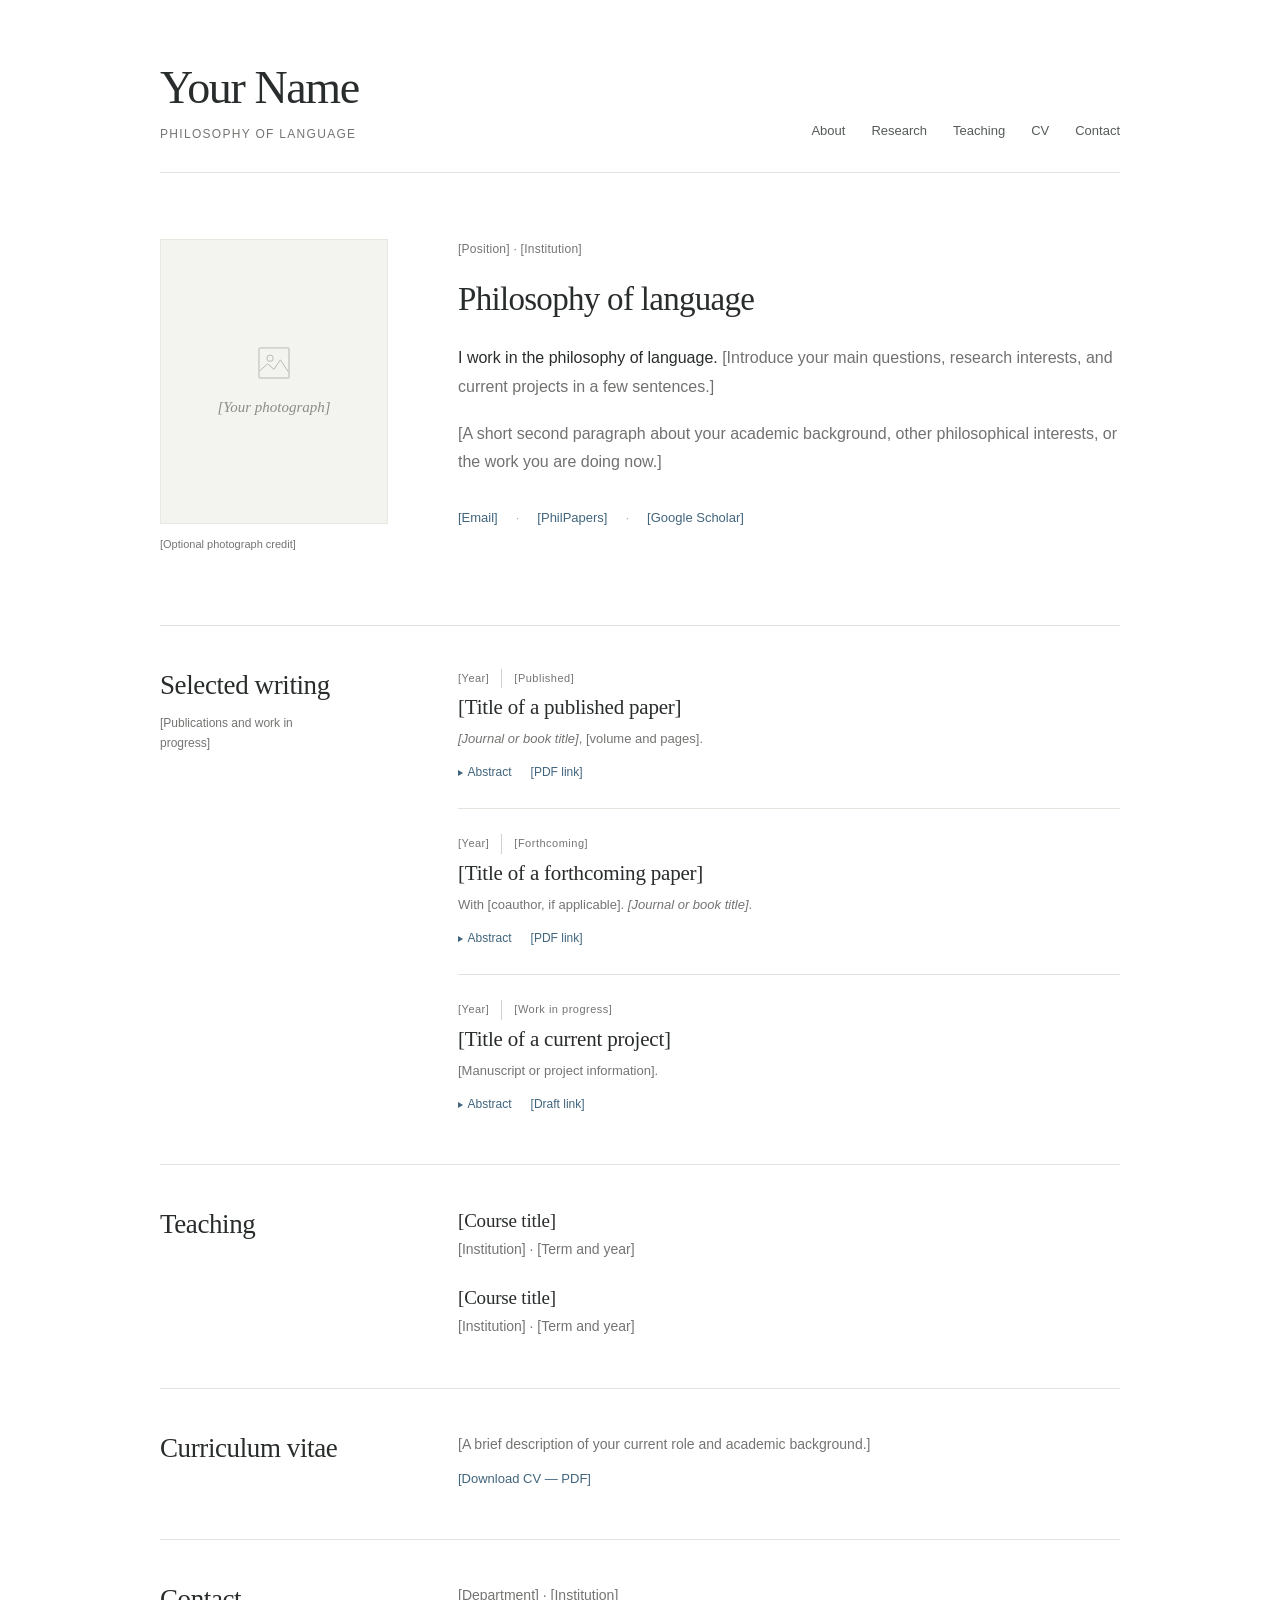
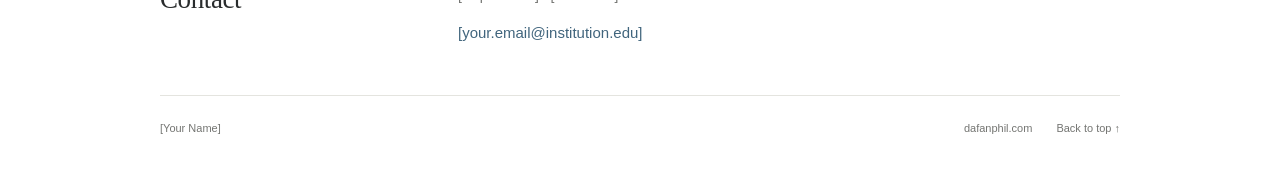
==== index.html @ 3e0df07d "Publish placeholder academic website" ====
<!doctype html>
<html lang="en">
<head>
  <meta charset="utf-8">
  <meta name="viewport" content="width=device-width, initial-scale=1">
  <meta name="description" content="Personal academic website — philosophy of language.">
  <meta name="color-scheme" content="light">
  <title>Your Name · Philosophy</title>
  <style>
    :root {
      --ink: #292c2d;
      --muted: #747572;
      --link: #41657d;
      --line: #e4e4df;
      --paper: #f3f3ef;
      --serif: Georgia, "Times New Roman", serif;
      --sans: -apple-system, BlinkMacSystemFont, "Segoe UI", Arial, sans-serif;
    }
    * { box-sizing: border-box; }
    html { scroll-behavior: smooth; scroll-padding-top: 32px; }
    body { margin: 0; background: #fff; color: var(--ink); font: 16px/1.8 var(--sans); -webkit-font-smoothing: antialiased; }
    a { color: var(--link); text-decoration-thickness: 1px; text-underline-offset: 4px; }
    a:hover { color: var(--ink); }
    a:focus-visible, summary:focus-visible { outline: 2px solid var(--link); outline-offset: 6px; border-radius: 1px; }
    .shell { width: min(100% - 96px, 960px); margin-inline: auto; }
    .skip-link { position: absolute; top: -100px; left: 20px; padding: 8px 16px; background: white; z-index: 2; }
    .skip-link:focus { top: 12px; }
    .masthead { padding-block: 62px 27px; display: flex; align-items: flex-end; justify-content: space-between; gap: 30px; border-bottom: 1px solid var(--line); }
    .name { color: var(--ink); font: normal 46px/1.12 var(--serif); letter-spacing: -1.4px; text-decoration: none; white-space: nowrap; }
    .discipline { margin: 10px 0 0; font-size: 12px; color: var(--muted); letter-spacing: 1.3px; }
    nav { display: flex; flex-wrap: wrap; gap: 26px; padding-bottom: 3px; font-size: 13px; }
    nav a { color: #565a5b; text-decoration: none; }
    nav a:hover { color: var(--link); text-decoration: underline; }
    .introduction { display: grid; grid-template-columns: 228px minmax(0, 1fr); gap: 70px; padding-block: 66px 72px; }
    figure { margin: 0; }
    .portrait { aspect-ratio: 4 / 5; display: flex; flex-direction: column; align-items: center; justify-content: center; gap: 14px; padding: 25px; color: #8b8d87; background: var(--paper); border: 1px solid #e8e8e1; }
    .portrait svg { width: 38px; height: 38px; stroke: #a5aaa2; }
    .portrait span { font: italic 15px/1.5 var(--serif); }
    figcaption { margin-top: 12px; color: var(--muted); font-size: 11px; line-height: 1.5; }
    .affiliation { margin: -5px 0 16px; font-size: 12px; letter-spacing: .25px; color: var(--muted); }
    h1, h2, h3 { font-family: var(--serif); font-weight: normal; }
    h1 { font-size: 33px; line-height: 1.25; letter-spacing: -.7px; margin: 0 0 24px; }
    .bio p { margin: 0 0 18px; }
    .placeholder { color: #70726f; }
    .profile-links { display: flex; flex-wrap: wrap; gap: 9px 18px; margin-top: 29px; color: var(--link); font-size: 13px; }
    .profile-links span + span::before { content: "·"; margin-right: 18px; color: #b4b5af; }
    .section { display: grid; grid-template-columns: 228px minmax(0, 1fr); gap: 70px; border-top: 1px solid var(--line); padding-block: 43px 49px; }
    h2 { font-size: 27px; line-height: 1.2; letter-spacing: -.4px; margin: 0; }
    .section-note { max-width: 180px; margin-top: 13px; font-size: 12px; line-height: 1.65; color: var(--muted); }
    .papers { margin: 0; padding: 0; list-style: none; }
    .paper { padding-block: 0 25px; }
    .paper + .paper { border-top: 1px solid var(--line); padding-top: 25px; }
    .paper:last-child { padding-bottom: 0; }
    .paper-meta { display: flex; gap: 12px; margin-bottom: 5px; font-size: 11px; color: var(--muted); letter-spacing: .5px; }
    .paper-meta span + span { border-left: 1px solid #cfd1cc; padding-left: 12px; }
    h3 { font-size: 21px; line-height: 1.4; letter-spacing: -.2px; margin: 0 0 5px; }
    .citation { font-size: 13px; line-height: 1.7; margin: 0; color: var(--muted); }
    .paper-actions { display: flex; align-items: baseline; gap: 19px; margin-top: 12px; font-size: 12px; color: var(--link); }
    details { max-width: 100%; }
    summary { cursor: pointer; width: fit-content; color: var(--link); font-size: 12px; }
    summary::marker { font-size: 9px; }
    details p { padding-top: 8px; margin: 0; font-size: 13px; line-height: 1.75; color: var(--muted); }
    .pdf-placeholder { font-size: 12px; color: var(--link); white-space: nowrap; }
    .course + .course { margin-top: 23px; }
    .course h3 { font-size: 19px; margin-bottom: 2px; }
    .course p, .small-copy { margin: 0; font-size: 14px; color: var(--muted); }
    .cv-caption { margin-top: 10px; color: var(--link); font-size: 13px; }
    .contact-copy { margin: 0 0 10px; font-size: 14px; color: var(--muted); }
    .email { margin: 0; color: var(--link); font-size: 15px; overflow-wrap: anywhere; }
    footer { border-top: 1px solid var(--line); padding-block: 23px 37px; display: flex; flex-wrap: wrap; gap: 10px 25px; justify-content: space-between; font-size: 11px; color: var(--muted); }
    .footer-right { display: flex; gap: 24px; }
    footer a { color: var(--muted); text-decoration: none; }
    footer a:hover { text-decoration: underline; }
    @media (min-width: 1450px) { .shell { max-width: 1000px; } .masthead { padding-top: 76px; } }
    @media (max-width: 800px) {
      .shell { width: min(100% - 56px, 680px); }
      .masthead { padding-top: 38px; align-items: flex-start; flex-direction: column; gap: 24px; }
      .name { font-size: 42px; }
      nav { gap: 24px; }
      .introduction { grid-template-columns: 170px minmax(0, 1fr); gap: 36px; padding-block: 43px 48px; }
      .section { grid-template-columns: 170px minmax(0, 1fr); gap: 36px; }
      h1 { font-size: 29px; }
      body { font-size: 15px; }
      .profile-links span + span::before { display: none; }
    }
    @media (max-width: 560px) {
      .shell { width: calc(100% - 44px); }
      .masthead { padding-top: 31px; padding-bottom: 22px; gap: 24px; }
      .name { font-size: 40px; }
      .discipline { font-size: 11px; }
      nav { width: 100%; gap: 0; justify-content: space-between; font-size: 12px; }
      .introduction { grid-template-columns: 1fr; gap: 31px; padding-top: 35px; }
      figure { width: 148px; }
      .portrait { gap: 11px; padding: 14px; }
      .portrait svg { width: 30px; height: 30px; }
      .portrait span { font-size: 13px; }
      figcaption { display: none; }
      h1 { font-size: 31px; margin-bottom: 22px; }
      .affiliation { margin-bottom: 12px; }
      .section { grid-template-columns: 1fr; gap: 25px; padding-block: 32px 37px; }
      .section-note { display: none; }
      h2 { font-size: 27px; }
      h3 { font-size: 21px; }
      .profile-links { gap: 10px 16px; margin-top: 23px; }
      footer { padding-bottom: 29px; }
      .footer-right { gap: 18px; }
    }
    @media (prefers-reduced-motion: reduce) { html { scroll-behavior: auto; } }
    @media print {
      .shell { width: 100%; }
      .masthead { padding-top: 0; }
      nav, .skip-link, .footer-right, .portrait svg { display: none; }
      .introduction, .section { break-inside: avoid; gap: 35px; grid-template-columns: 160px 1fr; padding-block: 25px; }
      details p { display: block; }
    }
  </style>
</head>
<body id="top">
  <a class="skip-link" href="#main">Skip to content</a>
  <div class="shell">
    <header class="masthead">
      <div>
        <a class="name" href="#top">Your Name</a>
        <p class="discipline">PHILOSOPHY OF LANGUAGE</p>
      </div>
      <nav aria-label="Main navigation">
        <a href="#about">About</a>
        <a href="#research">Research</a>
        <a href="#teaching">Teaching</a>
        <a href="#cv">CV</a>
        <a href="#contact">Contact</a>
      </nav>
    </header>
    <main id="main">
      <section class="introduction" id="about" aria-labelledby="about-heading">
        <figure>
          <div class="portrait" role="img" aria-label="Placeholder for your portrait">
            <svg viewBox="0 0 48 48" fill="none" aria-hidden="true"><rect x="5" y="5" width="38" height="38" rx="1" stroke-width="1"/><circle cx="19" cy="18" r="4" stroke-width="1"/><path d="m6 34 10-9 8 7 8-12 10 15" stroke-width="1"/></svg>
            <span>[Your photograph]</span>
          </div>
          <figcaption>[Optional photograph credit]</figcaption>
        </figure>
        <div class="bio">
          <p class="affiliation">[Position] · [Institution]</p>
          <h1 id="about-heading">Philosophy of language</h1>
          <p>I work in the philosophy of language. <span class="placeholder">[Introduce your main questions, research interests, and current projects in a few sentences.]</span></p>
          <p class="placeholder">[A short second paragraph about your academic background, other philosophical interests, or the work you are doing now.]</p>
          <div class="profile-links" aria-label="Placeholders for profile links">
            <span>[Email]</span><span>[PhilPapers]</span><span>[Google Scholar]</span>
          </div>
        </div>
      </section>
      <section class="section" id="research" aria-labelledby="research-heading">
        <div>
          <h2 id="research-heading">Selected writing</h2>
          <p class="section-note">[Publications and work in progress]</p>
        </div>
        <ol class="papers">
          <li class="paper">
            <div class="paper-meta"><span>[Year]</span><span>[Published]</span></div>
            <h3>[Title of a published paper]</h3>
            <p class="citation"><i>[Journal or book title]</i>, [volume and pages].</p>
            <div class="paper-actions">
              <details><summary>Abstract</summary><p>[Your paper's abstract will appear here. This section can be expanded or collapsed, keeping the publication list easy to scan.]</p></details>
              <span class="pdf-placeholder">[PDF link]</span>
            </div>
          </li>
          <li class="paper">
            <div class="paper-meta"><span>[Year]</span><span>[Forthcoming]</span></div>
            <h3>[Title of a forthcoming paper]</h3>
            <p class="citation">With [coauthor, if applicable]. <i>[Journal or book title]</i>.</p>
            <div class="paper-actions">
              <details><summary>Abstract</summary><p>[Add the abstract or a brief description of the paper here.]</p></details>
              <span class="pdf-placeholder">[PDF link]</span>
            </div>
          </li>
          <li class="paper">
            <div class="paper-meta"><span>[Year]</span><span>[Work in progress]</span></div>
            <h3>[Title of a current project]</h3>
            <p class="citation">[Manuscript or project information].</p>
            <div class="paper-actions">
              <details><summary>Abstract</summary><p>[A short description of the questions and arguments in this project.]</p></details>
              <span class="pdf-placeholder">[Draft link]</span>
            </div>
          </li>
        </ol>
      </section>
      <section class="section" id="teaching" aria-labelledby="teaching-heading">
        <div><h2 id="teaching-heading">Teaching</h2></div>
        <div>
          <div class="course"><h3>[Course title]</h3><p>[Institution] · [Term and year]</p></div>
          <div class="course"><h3>[Course title]</h3><p>[Institution] · [Term and year]</p></div>
        </div>
      </section>
      <section class="section" id="cv" aria-labelledby="cv-heading">
        <div><h2 id="cv-heading">Curriculum vitae</h2></div>
        <div><p class="small-copy">[A brief description of your current role and academic background.]</p><div class="cv-caption">[Download CV — PDF]</div></div>
      </section>
      <section class="section" id="contact" aria-labelledby="contact-heading">
        <div><h2 id="contact-heading">Contact</h2></div>
        <div><p class="contact-copy">[Department] · [Institution]</p><p class="email">[your.email@institution.edu]</p></div>
      </section>
    </main>
    <footer>
      <span>[Your Name]</span>
      <div class="footer-right"><span>dafanphil.com</span><a href="#top">Back to top ↑</a></div>
    </footer>
  </div>
</body>
</html>
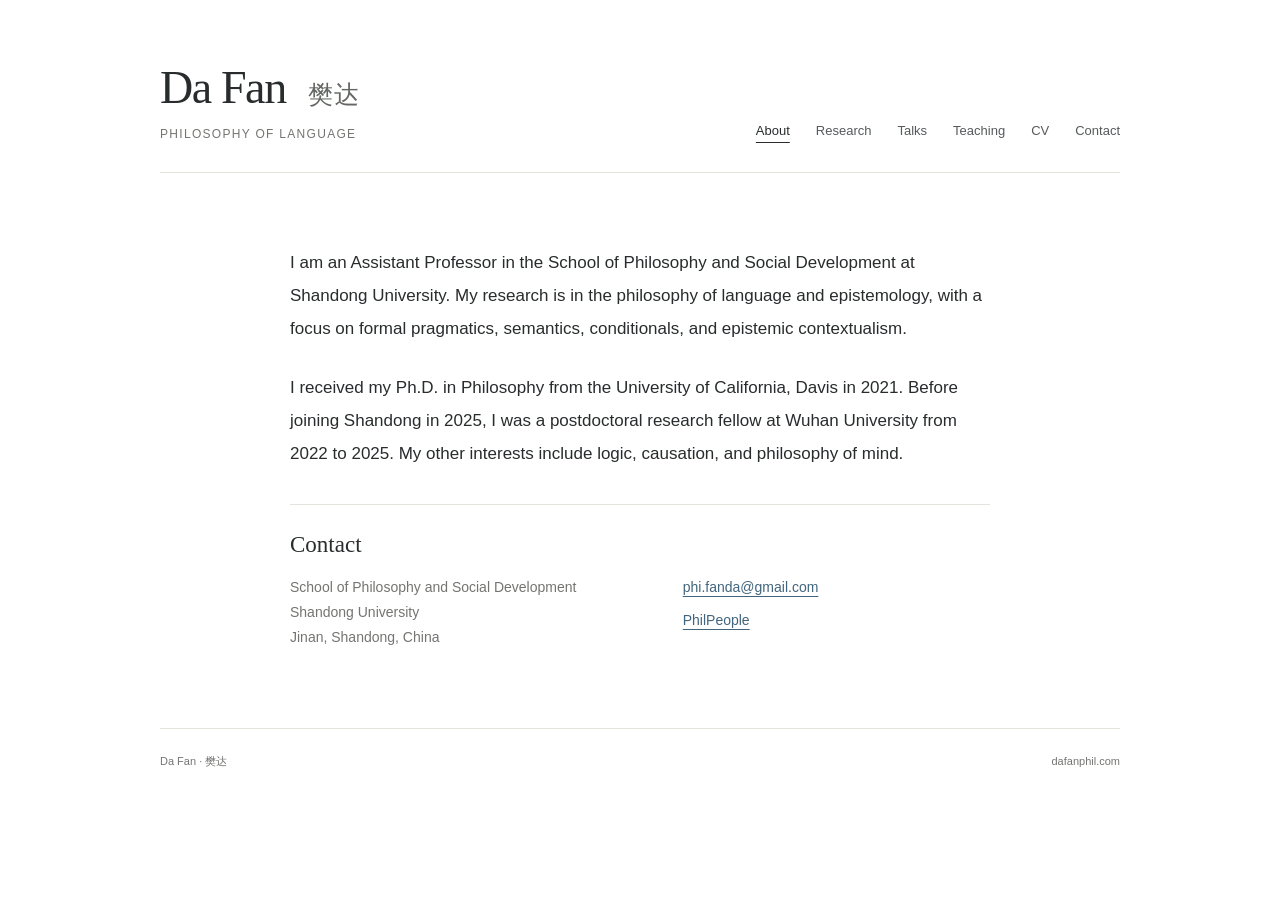
==== commit dc0ce71e: "Publish multi-page website and November 2026 CV" ====
--- a/index.html
+++ b/index.html
@@ -3,207 +3,45 @@
 <head>
   <meta charset="utf-8">
   <meta name="viewport" content="width=device-width, initial-scale=1">
-  <meta name="description" content="Personal academic website — philosophy of language.">
+  <meta name="description" content="Da Fan (樊达), Assistant Professor at Shandong University. Philosophy of language and epistemology.">
   <meta name="color-scheme" content="light">
-  <title>Your Name · Philosophy</title>
-  <style>
-    :root {
-      --ink: #292c2d;
-      --muted: #747572;
-      --link: #41657d;
-      --line: #e4e4df;
-      --paper: #f3f3ef;
-      --serif: Georgia, "Times New Roman", serif;
-      --sans: -apple-system, BlinkMacSystemFont, "Segoe UI", Arial, sans-serif;
-    }
-    * { box-sizing: border-box; }
-    html { scroll-behavior: smooth; scroll-padding-top: 32px; }
-    body { margin: 0; background: #fff; color: var(--ink); font: 16px/1.8 var(--sans); -webkit-font-smoothing: antialiased; }
-    a { color: var(--link); text-decoration-thickness: 1px; text-underline-offset: 4px; }
-    a:hover { color: var(--ink); }
-    a:focus-visible, summary:focus-visible { outline: 2px solid var(--link); outline-offset: 6px; border-radius: 1px; }
-    .shell { width: min(100% - 96px, 960px); margin-inline: auto; }
-    .skip-link { position: absolute; top: -100px; left: 20px; padding: 8px 16px; background: white; z-index: 2; }
-    .skip-link:focus { top: 12px; }
-    .masthead { padding-block: 62px 27px; display: flex; align-items: flex-end; justify-content: space-between; gap: 30px; border-bottom: 1px solid var(--line); }
-    .name { color: var(--ink); font: normal 46px/1.12 var(--serif); letter-spacing: -1.4px; text-decoration: none; white-space: nowrap; }
-    .discipline { margin: 10px 0 0; font-size: 12px; color: var(--muted); letter-spacing: 1.3px; }
-    nav { display: flex; flex-wrap: wrap; gap: 26px; padding-bottom: 3px; font-size: 13px; }
-    nav a { color: #565a5b; text-decoration: none; }
-    nav a:hover { color: var(--link); text-decoration: underline; }
-    .introduction { display: grid; grid-template-columns: 228px minmax(0, 1fr); gap: 70px; padding-block: 66px 72px; }
-    figure { margin: 0; }
-    .portrait { aspect-ratio: 4 / 5; display: flex; flex-direction: column; align-items: center; justify-content: center; gap: 14px; padding: 25px; color: #8b8d87; background: var(--paper); border: 1px solid #e8e8e1; }
-    .portrait svg { width: 38px; height: 38px; stroke: #a5aaa2; }
-    .portrait span { font: italic 15px/1.5 var(--serif); }
-    figcaption { margin-top: 12px; color: var(--muted); font-size: 11px; line-height: 1.5; }
-    .affiliation { margin: -5px 0 16px; font-size: 12px; letter-spacing: .25px; color: var(--muted); }
-    h1, h2, h3 { font-family: var(--serif); font-weight: normal; }
-    h1 { font-size: 33px; line-height: 1.25; letter-spacing: -.7px; margin: 0 0 24px; }
-    .bio p { margin: 0 0 18px; }
-    .placeholder { color: #70726f; }
-    .profile-links { display: flex; flex-wrap: wrap; gap: 9px 18px; margin-top: 29px; color: var(--link); font-size: 13px; }
-    .profile-links span + span::before { content: "·"; margin-right: 18px; color: #b4b5af; }
-    .section { display: grid; grid-template-columns: 228px minmax(0, 1fr); gap: 70px; border-top: 1px solid var(--line); padding-block: 43px 49px; }
-    h2 { font-size: 27px; line-height: 1.2; letter-spacing: -.4px; margin: 0; }
-    .section-note { max-width: 180px; margin-top: 13px; font-size: 12px; line-height: 1.65; color: var(--muted); }
-    .papers { margin: 0; padding: 0; list-style: none; }
-    .paper { padding-block: 0 25px; }
-    .paper + .paper { border-top: 1px solid var(--line); padding-top: 25px; }
-    .paper:last-child { padding-bottom: 0; }
-    .paper-meta { display: flex; gap: 12px; margin-bottom: 5px; font-size: 11px; color: var(--muted); letter-spacing: .5px; }
-    .paper-meta span + span { border-left: 1px solid #cfd1cc; padding-left: 12px; }
-    h3 { font-size: 21px; line-height: 1.4; letter-spacing: -.2px; margin: 0 0 5px; }
-    .citation { font-size: 13px; line-height: 1.7; margin: 0; color: var(--muted); }
-    .paper-actions { display: flex; align-items: baseline; gap: 19px; margin-top: 12px; font-size: 12px; color: var(--link); }
-    details { max-width: 100%; }
-    summary { cursor: pointer; width: fit-content; color: var(--link); font-size: 12px; }
-    summary::marker { font-size: 9px; }
-    details p { padding-top: 8px; margin: 0; font-size: 13px; line-height: 1.75; color: var(--muted); }
-    .pdf-placeholder { font-size: 12px; color: var(--link); white-space: nowrap; }
-    .course + .course { margin-top: 23px; }
-    .course h3 { font-size: 19px; margin-bottom: 2px; }
-    .course p, .small-copy { margin: 0; font-size: 14px; color: var(--muted); }
-    .cv-caption { margin-top: 10px; color: var(--link); font-size: 13px; }
-    .contact-copy { margin: 0 0 10px; font-size: 14px; color: var(--muted); }
-    .email { margin: 0; color: var(--link); font-size: 15px; overflow-wrap: anywhere; }
-    footer { border-top: 1px solid var(--line); padding-block: 23px 37px; display: flex; flex-wrap: wrap; gap: 10px 25px; justify-content: space-between; font-size: 11px; color: var(--muted); }
-    .footer-right { display: flex; gap: 24px; }
-    footer a { color: var(--muted); text-decoration: none; }
-    footer a:hover { text-decoration: underline; }
-    @media (min-width: 1450px) { .shell { max-width: 1000px; } .masthead { padding-top: 76px; } }
-    @media (max-width: 800px) {
-      .shell { width: min(100% - 56px, 680px); }
-      .masthead { padding-top: 38px; align-items: flex-start; flex-direction: column; gap: 24px; }
-      .name { font-size: 42px; }
-      nav { gap: 24px; }
-      .introduction { grid-template-columns: 170px minmax(0, 1fr); gap: 36px; padding-block: 43px 48px; }
-      .section { grid-template-columns: 170px minmax(0, 1fr); gap: 36px; }
-      h1 { font-size: 29px; }
-      body { font-size: 15px; }
-      .profile-links span + span::before { display: none; }
-    }
-    @media (max-width: 560px) {
-      .shell { width: calc(100% - 44px); }
-      .masthead { padding-top: 31px; padding-bottom: 22px; gap: 24px; }
-      .name { font-size: 40px; }
-      .discipline { font-size: 11px; }
-      nav { width: 100%; gap: 0; justify-content: space-between; font-size: 12px; }
-      .introduction { grid-template-columns: 1fr; gap: 31px; padding-top: 35px; }
-      figure { width: 148px; }
-      .portrait { gap: 11px; padding: 14px; }
-      .portrait svg { width: 30px; height: 30px; }
-      .portrait span { font-size: 13px; }
-      figcaption { display: none; }
-      h1 { font-size: 31px; margin-bottom: 22px; }
-      .affiliation { margin-bottom: 12px; }
-      .section { grid-template-columns: 1fr; gap: 25px; padding-block: 32px 37px; }
-      .section-note { display: none; }
-      h2 { font-size: 27px; }
-      h3 { font-size: 21px; }
-      .profile-links { gap: 10px 16px; margin-top: 23px; }
-      footer { padding-bottom: 29px; }
-      .footer-right { gap: 18px; }
-    }
-    @media (prefers-reduced-motion: reduce) { html { scroll-behavior: auto; } }
-    @media print {
-      .shell { width: 100%; }
-      .masthead { padding-top: 0; }
-      nav, .skip-link, .footer-right, .portrait svg { display: none; }
-      .introduction, .section { break-inside: avoid; gap: 35px; grid-template-columns: 160px 1fr; padding-block: 25px; }
-      details p { display: block; }
-    }
-  </style>
+  <title>Da Fan · Philosophy</title>
+  <link rel="stylesheet" href="styles.css">
 </head>
 <body id="top">
   <a class="skip-link" href="#main">Skip to content</a>
   <div class="shell">
     <header class="masthead">
       <div>
-        <a class="name" href="#top">Your Name</a>
+        <a class="name" href="index.html">Da Fan <span class="native-name" lang="zh-Hans">樊达</span></a>
         <p class="discipline">PHILOSOPHY OF LANGUAGE</p>
       </div>
       <nav aria-label="Main navigation">
-        <a href="#about">About</a>
-        <a href="#research">Research</a>
-        <a href="#teaching">Teaching</a>
-        <a href="#cv">CV</a>
-        <a href="#contact">Contact</a>
+        <a href="index.html" aria-current="page">About</a>
+        <a href="research.html">Research</a>
+        <a href="talks.html">Talks</a>
+        <a href="teaching.html">Teaching</a>
+        <a href="cv.html">CV</a>
+        <a href="contact.html">Contact</a>
       </nav>
     </header>
-    <main id="main">
-      <section class="introduction" id="about" aria-labelledby="about-heading">
-        <figure>
-          <div class="portrait" role="img" aria-label="Placeholder for your portrait">
-            <svg viewBox="0 0 48 48" fill="none" aria-hidden="true"><rect x="5" y="5" width="38" height="38" rx="1" stroke-width="1"/><circle cx="19" cy="18" r="4" stroke-width="1"/><path d="m6 34 10-9 8 7 8-12 10 15" stroke-width="1"/></svg>
-            <span>[Your photograph]</span>
+    <main id="main" class="home-page">
+      <article class="home-introduction" aria-labelledby="intro-heading">
+        <h1 class="visually-hidden" id="intro-heading">About Da Fan</h1>
+        <p>I am an Assistant Professor in the School of Philosophy and Social Development at Shandong University. My research is in the philosophy of language and epistemology, with a focus on formal pragmatics, semantics, conditionals, and epistemic contextualism.</p>
+        <p>I received my Ph.D. in Philosophy from the University of California, Davis in 2021. Before joining Shandong in 2025, I was a postdoctoral research fellow at Wuhan University from 2022 to 2025. My other interests include logic, causation, and philosophy of mind.</p>
+        <section class="home-contact" aria-labelledby="home-contact-heading">
+          <h2 id="home-contact-heading">Contact</h2>
+          <div class="home-contact-grid">
+            <address>School of Philosophy and Social Development<br>Shandong University<br>Jinan, Shandong, China</address>
+            <div class="home-contact-links"><a href="mailto:phi.fanda@gmail.com">phi.fanda@gmail.com</a><a href="https://philpeople.org/profiles/da-fan">PhilPeople</a></div>
           </div>
-          <figcaption>[Optional photograph credit]</figcaption>
-        </figure>
-        <div class="bio">
-          <p class="affiliation">[Position] · [Institution]</p>
-          <h1 id="about-heading">Philosophy of language</h1>
-          <p>I work in the philosophy of language. <span class="placeholder">[Introduce your main questions, research interests, and current projects in a few sentences.]</span></p>
-          <p class="placeholder">[A short second paragraph about your academic background, other philosophical interests, or the work you are doing now.]</p>
-          <div class="profile-links" aria-label="Placeholders for profile links">
-            <span>[Email]</span><span>[PhilPapers]</span><span>[Google Scholar]</span>
-          </div>
-        </div>
-      </section>
-      <section class="section" id="research" aria-labelledby="research-heading">
-        <div>
-          <h2 id="research-heading">Selected writing</h2>
-          <p class="section-note">[Publications and work in progress]</p>
-        </div>
-        <ol class="papers">
-          <li class="paper">
-            <div class="paper-meta"><span>[Year]</span><span>[Published]</span></div>
-            <h3>[Title of a published paper]</h3>
-            <p class="citation"><i>[Journal or book title]</i>, [volume and pages].</p>
-            <div class="paper-actions">
-              <details><summary>Abstract</summary><p>[Your paper's abstract will appear here. This section can be expanded or collapsed, keeping the publication list easy to scan.]</p></details>
-              <span class="pdf-placeholder">[PDF link]</span>
-            </div>
-          </li>
-          <li class="paper">
-            <div class="paper-meta"><span>[Year]</span><span>[Forthcoming]</span></div>
-            <h3>[Title of a forthcoming paper]</h3>
-            <p class="citation">With [coauthor, if applicable]. <i>[Journal or book title]</i>.</p>
-            <div class="paper-actions">
-              <details><summary>Abstract</summary><p>[Add the abstract or a brief description of the paper here.]</p></details>
-              <span class="pdf-placeholder">[PDF link]</span>
-            </div>
-          </li>
-          <li class="paper">
-            <div class="paper-meta"><span>[Year]</span><span>[Work in progress]</span></div>
-            <h3>[Title of a current project]</h3>
-            <p class="citation">[Manuscript or project information].</p>
-            <div class="paper-actions">
-              <details><summary>Abstract</summary><p>[A short description of the questions and arguments in this project.]</p></details>
-              <span class="pdf-placeholder">[Draft link]</span>
-            </div>
-          </li>
-        </ol>
-      </section>
-      <section class="section" id="teaching" aria-labelledby="teaching-heading">
-        <div><h2 id="teaching-heading">Teaching</h2></div>
-        <div>
-          <div class="course"><h3>[Course title]</h3><p>[Institution] · [Term and year]</p></div>
-          <div class="course"><h3>[Course title]</h3><p>[Institution] · [Term and year]</p></div>
-        </div>
-      </section>
-      <section class="section" id="cv" aria-labelledby="cv-heading">
-        <div><h2 id="cv-heading">Curriculum vitae</h2></div>
-        <div><p class="small-copy">[A brief description of your current role and academic background.]</p><div class="cv-caption">[Download CV — PDF]</div></div>
-      </section>
-      <section class="section" id="contact" aria-labelledby="contact-heading">
-        <div><h2 id="contact-heading">Contact</h2></div>
-        <div><p class="contact-copy">[Department] · [Institution]</p><p class="email">[your.email@institution.edu]</p></div>
-      </section>
+        </section>
+      </article>
     </main>
     <footer>
-      <span>[Your Name]</span>
-      <div class="footer-right"><span>dafanphil.com</span><a href="#top">Back to top ↑</a></div>
+      <span>Da Fan · <span lang="zh-Hans">樊达</span></span>
+      <span>dafanphil.com</span>
     </footer>
   </div>
 </body>
--- a/styles.css
+++ b/styles.css
@@ -0,0 +1,116 @@
+:root {
+  --ink: #292c2d;
+  --muted: #747572;
+  --link: #41657d;
+  --line: #e4e4df;
+  --serif: Georgia, "Times New Roman", serif;
+  --sans: -apple-system, BlinkMacSystemFont, "Segoe UI", Arial, sans-serif;
+}
+* { box-sizing: border-box; }
+html { scroll-padding-top: 32px; }
+body { margin: 0; background: #fff; color: var(--ink); font: 16px/1.8 var(--sans); -webkit-font-smoothing: antialiased; }
+a { color: var(--link); text-decoration-thickness: 1px; text-underline-offset: 4px; }
+a:hover { color: var(--ink); }
+a:focus-visible, summary:focus-visible { outline: 2px solid var(--link); outline-offset: 6px; border-radius: 1px; }
+.shell { width: min(100% - 96px, 960px); margin-inline: auto; }
+.skip-link { position: absolute; top: -100px; left: 20px; padding: 8px 16px; background: #fff; z-index: 2; }
+.skip-link:focus { top: 12px; }
+.visually-hidden { position: absolute; width: 1px; height: 1px; padding: 0; margin: -1px; overflow: hidden; clip-path: inset(50%); white-space: nowrap; border: 0; }
+.masthead { padding-block: 62px 27px; display: flex; align-items: flex-end; justify-content: space-between; gap: 30px; border-bottom: 1px solid var(--line); }
+.name { color: var(--ink); font: normal 46px/1.12 var(--serif); letter-spacing: -1.4px; text-decoration: none; white-space: nowrap; }
+.native-name { font-family: "Songti SC", "Noto Serif CJK SC", serif; font-size: 25px; font-weight: normal; letter-spacing: 1px; margin-left: 12px; color: #646762; }
+.discipline { margin: 10px 0 0; font-size: 12px; color: var(--muted); letter-spacing: 1.3px; }
+nav { display: flex; flex-wrap: wrap; gap: 12px 26px; padding-bottom: 3px; font-size: 13px; }
+nav a { color: #565a5b; text-decoration: none; }
+nav a:hover, nav a[aria-current="page"] { color: var(--ink); text-decoration: underline; text-underline-offset: 7px; }
+.home-introduction { max-width: 700px; margin-inline: auto; padding-block: 73px 78px; font-size: 17px; line-height: 1.95; }
+.home-introduction p { margin: 0; }
+.home-introduction p + p { margin-top: 25px; }
+.home-contact { margin-top: 34px; padding-top: 25px; border-top: 1px solid var(--line); font-size: 14px; line-height: 1.8; }
+.home-contact h2 { margin: 0 0 15px; font-size: 23px; line-height: 1.3; }
+.home-contact-grid { display: grid; grid-template-columns: minmax(0, 1.2fr) minmax(0, 1fr); gap: 24px; }
+.home-contact address { font-style: normal; color: var(--muted); }
+.home-contact-links { display: flex; flex-direction: column; align-items: flex-start; gap: 8px; overflow-wrap: anywhere; }
+.section { display: grid; grid-template-columns: 228px minmax(0, 1fr); gap: 70px; padding-block: 65px 75px; }
+h1, h2, h3 { font-family: var(--serif); font-weight: normal; }
+h1 { font-size: 30px; line-height: 1.25; letter-spacing: -.5px; margin: 0; }
+.section-note { max-width: 180px; margin-top: 13px; font-size: 12px; line-height: 1.65; color: var(--muted); }
+.papers { margin: 0; padding: 0; list-style: none; }
+.paper { padding-block: 0 25px; }
+.paper + .paper { border-top: 1px solid var(--line); padding-top: 25px; }
+.paper:last-child { padding-bottom: 0; }
+.paper-meta { display: flex; flex-wrap: wrap; gap: 12px; margin-bottom: 5px; font-size: 11px; color: var(--muted); letter-spacing: .5px; }
+.paper-meta span + span { border-left: 1px solid #cfd1cc; padding-left: 12px; }
+h3 { font-size: 21px; line-height: 1.4; letter-spacing: -.2px; margin: 0 0 5px; }
+h3 a { text-decoration: none; }
+h3 a:hover { text-decoration: underline; }
+.citation { font-size: 13px; line-height: 1.7; margin: 0; color: var(--muted); }
+details { max-width: 100%; }
+summary { cursor: pointer; width: fit-content; color: var(--link); }
+summary::marker { font-size: 9px; }
+.teaching-history { margin-top: 28px; }
+.teaching-history summary { font-size: 13px; }
+.teaching-history h3 { font: 600 13px/1.6 var(--sans); margin: 23px 0 10px; }
+.teaching-history ul { padding-left: 18px; margin: 0; font-size: 13px; color: var(--muted); }
+.teaching-history li + li { margin-top: 9px; }
+.talks-history { margin-top: 28px; }
+.talks-history summary { font-size: 13px; }
+.archive-list { margin-top: 26px; }
+.talks-history .talk h3 { font-size: 19px; }
+.teaching-note { margin: 24px 0 0; font-size: 12px; color: var(--muted); }
+.course + .course { margin-top: 23px; }
+.course h3 { font-size: 19px; margin-bottom: 2px; }
+.course-group + .course-group { margin-top: 34px; }
+.course-group > h2 { margin: 0 0 18px; font: 600 12px/1.7 var(--sans); color: var(--muted); letter-spacing: .3px; }
+.course p, .small-copy { margin: 0; font-size: 14px; color: var(--muted); }
+.education { margin: 26px 0 0; }
+.education div + div { margin-top: 17px; }
+.education dt { font: normal 18px/1.45 var(--serif); }
+.education dd { margin: 3px 0 0; font-size: 13px; color: var(--muted); }
+.service-note { margin: 26px 0 0; padding-top: 21px; border-top: 1px solid var(--line); font-size: 13px; color: var(--muted); }
+.talk + .talk { margin-top: 27px; }
+.talk h3 { font-size: 20px; }
+.talk p { margin: 5px 0 0; font-size: 13px; line-height: 1.75; color: var(--muted); }
+.cv-caption { margin-top: 10px; color: var(--link); font-size: 13px; }
+.contact-copy { margin: 0 0 10px; font-size: 14px; color: var(--muted); }
+.email { margin: 0; color: var(--link); font-size: 15px; overflow-wrap: anywhere; }
+.profile-links { display: flex; flex-wrap: wrap; gap: 9px 18px; margin-top: 26px; font-size: 13px; }
+.profile-links a { text-decoration: none; }
+.profile-links a:hover { text-decoration: underline; }
+footer { border-top: 1px solid var(--line); padding-block: 23px 37px; display: flex; flex-wrap: wrap; gap: 10px 25px; justify-content: space-between; font-size: 11px; color: var(--muted); }
+@media (min-width: 1450px) {
+  .shell { max-width: 1000px; }
+  .masthead { padding-top: 76px; }
+}
+@media (max-width: 800px) {
+  .shell { width: min(100% - 56px, 680px); }
+  .masthead { padding-top: 38px; align-items: flex-start; flex-direction: column; gap: 24px; }
+  .name { font-size: 42px; }
+  nav { gap: 12px 24px; }
+  .home-introduction { padding-block: 49px 57px; font-size: 16px; }
+  .section { grid-template-columns: 170px minmax(0, 1fr); gap: 36px; padding-block: 48px 58px; }
+  body { font-size: 15px; }
+}
+@media (max-width: 560px) {
+  .shell { width: calc(100% - 44px); }
+  .masthead { padding-top: 31px; padding-bottom: 22px; gap: 24px; }
+  .name { font-size: 40px; }
+  .native-name { font-size: 23px; }
+  .discipline { font-size: 11px; }
+  nav { width: 100%; gap: 12px 0; justify-content: space-between; font-size: 12px; }
+  .home-introduction { padding-block: 37px 45px; font-size: 16px; line-height: 1.9; }
+  .home-introduction p + p { margin-top: 23px; }
+  .home-contact-grid { grid-template-columns: 1fr; gap: 18px; }
+  .section { grid-template-columns: 1fr; gap: 27px; padding-block: 36px 43px; }
+  .section-note { max-width: none; margin-top: 10px; }
+  h1 { font-size: 30px; }
+  h3 { font-size: 21px; }
+  footer { padding-bottom: 29px; }
+}
+@media print {
+  .shell { width: 100%; }
+  .masthead { padding-top: 0; }
+  nav, .skip-link { display: none; }
+  .home-introduction { max-width: none; padding-block: 30px; }
+  .section { gap: 35px; grid-template-columns: 160px 1fr; padding-block: 30px; }
+}
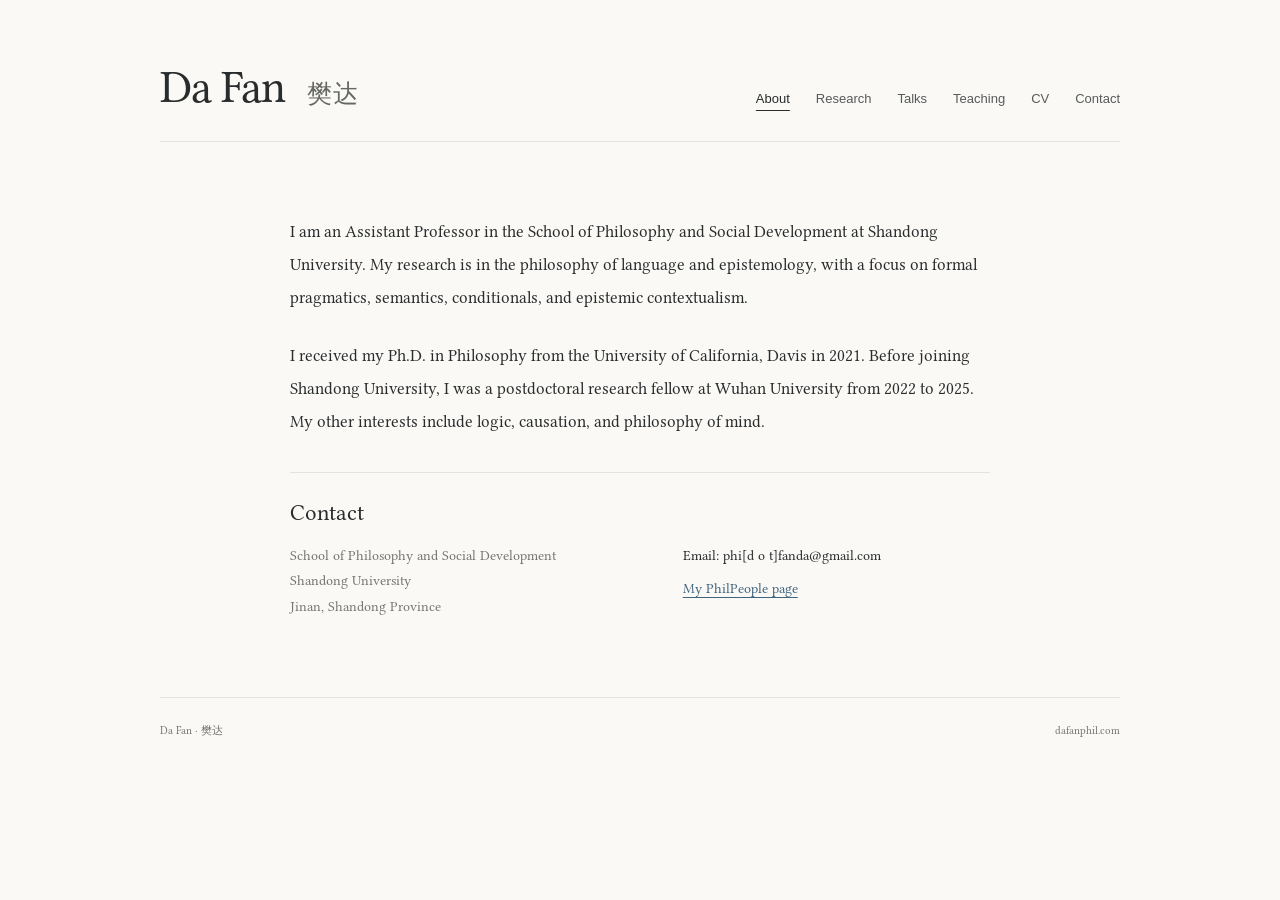
==== commit 47c82a95: "Ready to post" ====
--- a/index.html
+++ b/index.html
@@ -14,7 +14,6 @@
     <header class="masthead">
       <div>
         <a class="name" href="index.html">Da Fan <span class="native-name" lang="zh-Hans">樊达</span></a>
-        <p class="discipline">PHILOSOPHY OF LANGUAGE</p>
       </div>
       <nav aria-label="Main navigation">
         <a href="index.html" aria-current="page">About</a>
@@ -29,12 +28,12 @@
       <article class="home-introduction" aria-labelledby="intro-heading">
         <h1 class="visually-hidden" id="intro-heading">About Da Fan</h1>
         <p>I am an Assistant Professor in the School of Philosophy and Social Development at Shandong University. My research is in the philosophy of language and epistemology, with a focus on formal pragmatics, semantics, conditionals, and epistemic contextualism.</p>
-        <p>I received my Ph.D. in Philosophy from the University of California, Davis in 2021. Before joining Shandong in 2025, I was a postdoctoral research fellow at Wuhan University from 2022 to 2025. My other interests include logic, causation, and philosophy of mind.</p>
+        <p>I received my Ph.D. in Philosophy from the University of California, Davis in 2021. Before joining Shandong University, I was a postdoctoral research fellow at Wuhan University from 2022 to 2025. My other interests include logic, causation, and philosophy of mind.</p>
         <section class="home-contact" aria-labelledby="home-contact-heading">
           <h2 id="home-contact-heading">Contact</h2>
           <div class="home-contact-grid">
-            <address>School of Philosophy and Social Development<br>Shandong University<br>Jinan, Shandong, China</address>
-            <div class="home-contact-links"><a href="mailto:phi.fanda@gmail.com">phi.fanda@gmail.com</a><a href="https://philpeople.org/profiles/da-fan">PhilPeople</a></div>
+            <address>School of Philosophy and Social Development<br>Shandong University<br>Jinan, Shandong Province</address>
+            <div class="home-contact-links"><p>Email: phi[d o t]fanda@gmail.com</p><a href="https://philpeople.org/profiles/da-fan">My PhilPeople page</a></div>
           </div>
         </section>
       </article>
--- a/styles.css
+++ b/styles.css
@@ -1,14 +1,58 @@
+/* Use locally installed MingLiU for CJK characters, including untagged text. */
+@font-face {
+  font-family: "Site Chinese";
+  src: local("MingLiU"), local("MingLiU-ExtB"), local("細明體");
+  font-style: normal;
+  font-weight: 400;
+  font-display: swap;
+  unicode-range: U+2E80-303F, U+3100-312F, U+31A0-31BF, U+31C0-31EF, U+3400-4DBF, U+4E00-9FFF, U+F900-FAFF, U+FE10-FE1F, U+FE30-FE4F, U+FF00-FFEF, U+20000-323AF;
+}
+
+@font-face {
+  font-family: "Libertinus Serif";
+  src: url("fonts/LibertinusSerif-Regular.otf") format("opentype");
+  font-style: normal;
+  font-weight: 400;
+  font-display: swap;
+}
+
+@font-face {
+  font-family: "Libertinus Serif";
+  src: url("fonts/LibertinusSerif-Italic.otf") format("opentype");
+  font-style: italic;
+  font-weight: 400;
+  font-display: swap;
+}
+
+@font-face {
+  font-family: "Libertinus Serif";
+  src: url("fonts/LibertinusSerif-Bold.otf") format("opentype");
+  font-style: normal;
+  font-weight: 700;
+  font-display: swap;
+}
+
+@font-face {
+  font-family: "Libertinus Serif";
+  src: url("fonts/LibertinusSerif-BoldItalic.otf") format("opentype");
+  font-style: italic;
+  font-weight: 700;
+  font-display: swap;
+}
+
 :root {
   --ink: #292c2d;
   --muted: #747572;
   --link: #41657d;
   --line: #e4e4df;
-  --serif: Georgia, "Times New Roman", serif;
-  --sans: -apple-system, BlinkMacSystemFont, "Segoe UI", Arial, sans-serif;
+  --chinese: "MingLiU", "MingLiU-ExtB", "細明體", "Songti SC", "Noto Serif CJK SC", serif;
+  --serif: "Site Chinese", "Libertinus Serif", "MingLiU", "MingLiU-ExtB", Georgia, "Times New Roman", "Songti SC", "Noto Serif CJK SC", serif;
+  --sans: "Site Chinese", -apple-system, BlinkMacSystemFont, "Segoe UI", Arial, "MingLiU", "Songti SC", "Noto Serif CJK SC", sans-serif;
 }
+:lang(zh) { font-family: var(--chinese); }
 * { box-sizing: border-box; }
 html { scroll-padding-top: 32px; }
-body { margin: 0; background: #fff; color: var(--ink); font: 16px/1.8 var(--sans); -webkit-font-smoothing: antialiased; }
+body { margin: 0; background: #FAF9F6; color: var(--ink); font: 16px/1.8 var(--serif); -webkit-font-smoothing: antialiased; }
 a { color: var(--link); text-decoration-thickness: 1px; text-underline-offset: 4px; }
 a:hover { color: var(--ink); }
 a:focus-visible, summary:focus-visible { outline: 2px solid var(--link); outline-offset: 6px; border-radius: 1px; }
@@ -18,9 +62,9 @@
 .visually-hidden { position: absolute; width: 1px; height: 1px; padding: 0; margin: -1px; overflow: hidden; clip-path: inset(50%); white-space: nowrap; border: 0; }
 .masthead { padding-block: 62px 27px; display: flex; align-items: flex-end; justify-content: space-between; gap: 30px; border-bottom: 1px solid var(--line); }
 .name { color: var(--ink); font: normal 46px/1.12 var(--serif); letter-spacing: -1.4px; text-decoration: none; white-space: nowrap; }
-.native-name { font-family: "Songti SC", "Noto Serif CJK SC", serif; font-size: 25px; font-weight: normal; letter-spacing: 1px; margin-left: 12px; color: #646762; }
+.native-name { font-family: var(--chinese); font-size: 25px; font-weight: normal; letter-spacing: 1px; margin-left: 12px; color: #646762; }
 .discipline { margin: 10px 0 0; font-size: 12px; color: var(--muted); letter-spacing: 1.3px; }
-nav { display: flex; flex-wrap: wrap; gap: 12px 26px; padding-bottom: 3px; font-size: 13px; }
+nav { font-family: var(--sans); display: flex; flex-wrap: wrap; gap: 12px 26px; padding-bottom: 3px; font-size: 13px; }
 nav a { color: #565a5b; text-decoration: none; }
 nav a:hover, nav a[aria-current="page"] { color: var(--ink); text-decoration: underline; text-underline-offset: 7px; }
 .home-introduction { max-width: 700px; margin-inline: auto; padding-block: 73px 78px; font-size: 17px; line-height: 1.95; }
@@ -114,3 +158,6 @@
   .home-introduction { max-width: none; padding-block: 30px; }
   .section { gap: 35px; grid-template-columns: 160px 1fr; padding-block: 30px; }
 }
+
+.cv-subheading { margin: 30px 0 0; font-size: 23px; line-height: 1.3; }
+.cv-records { margin-top: 18px; }
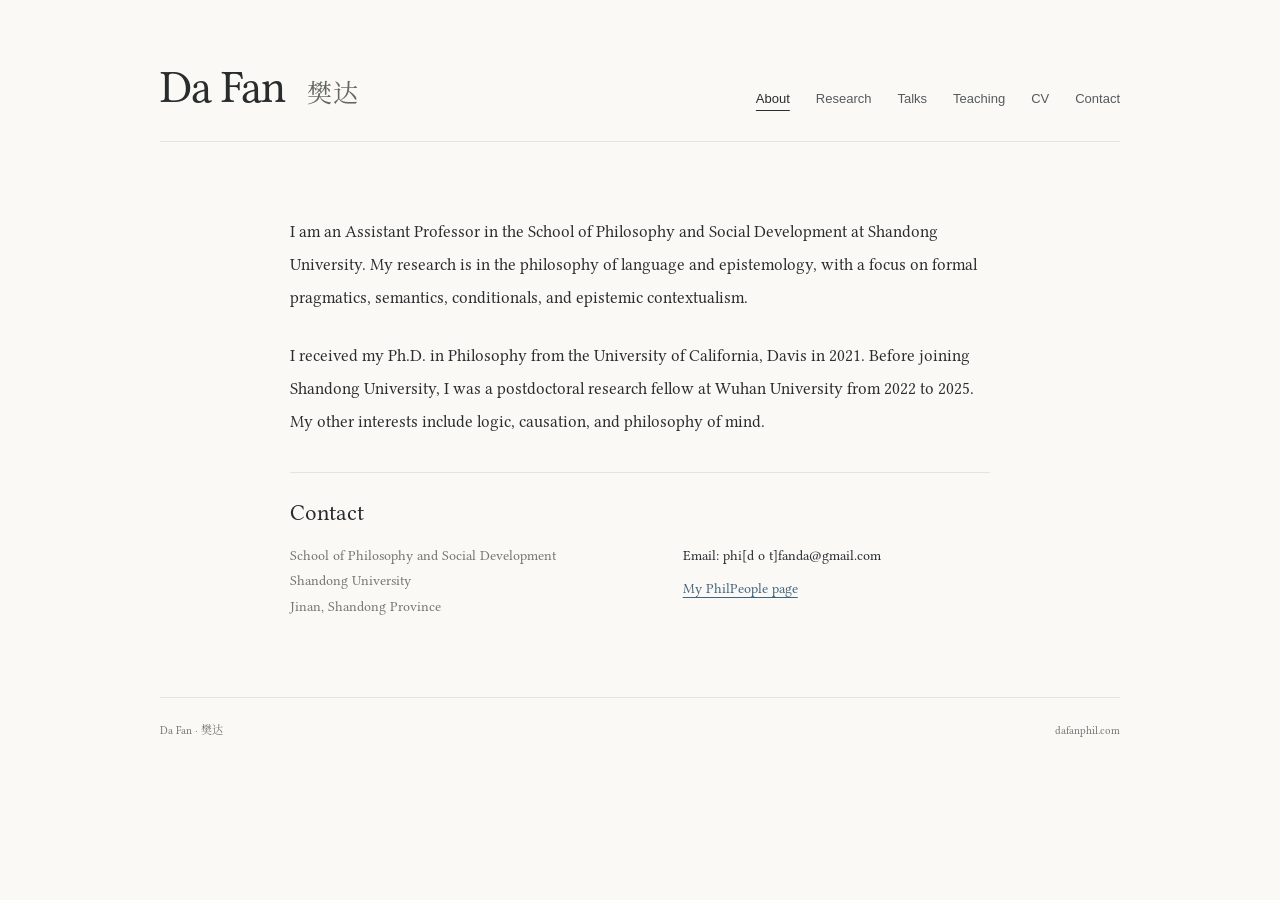
==== commit 38ebb227: "Update browser title and bundle Source Han Serif for Chinese text" ====
--- a/index.html
+++ b/index.html
@@ -5,8 +5,11 @@
   <meta name="viewport" content="width=device-width, initial-scale=1">
   <meta name="description" content="Da Fan (樊达), Assistant Professor at Shandong University. Philosophy of language and epistemology.">
   <meta name="color-scheme" content="light">
-  <title>Da Fan · Philosophy</title>
+  <title>Da Fan 樊达</title>
   <link rel="stylesheet" href="styles.css">
+  <link rel="icon" href="favicon.ico" sizes="any">
+  <link rel="icon" type="image/png" href="favicon-32.png" sizes="32x32">
+  <link rel="apple-touch-icon" href="apple-touch-icon.png">
 </head>
 <body id="top">
   <a class="skip-link" href="#main">Skip to content</a>
--- a/styles.css
+++ b/styles.css
@@ -1,7 +1,7 @@
-/* Use locally installed MingLiU for CJK characters, including untagged text. */
+/* Self-hosted Source Han Serif Regular for all CJK characters. */
 @font-face {
   font-family: "Site Chinese";
-  src: local("MingLiU"), local("MingLiU-ExtB"), local("細明體");
+  src: url("fonts/SourceHanSerifCN-Regular.otf") format("opentype");
   font-style: normal;
   font-weight: 400;
   font-display: swap;
@@ -45,9 +45,9 @@
   --muted: #747572;
   --link: #41657d;
   --line: #e4e4df;
-  --chinese: "MingLiU", "MingLiU-ExtB", "細明體", "Songti SC", "Noto Serif CJK SC", serif;
-  --serif: "Site Chinese", "Libertinus Serif", "MingLiU", "MingLiU-ExtB", Georgia, "Times New Roman", "Songti SC", "Noto Serif CJK SC", serif;
-  --sans: "Site Chinese", -apple-system, BlinkMacSystemFont, "Segoe UI", Arial, "MingLiU", "Songti SC", "Noto Serif CJK SC", sans-serif;
+  --chinese: "Site Chinese", "Songti SC", "Noto Serif CJK SC", serif;
+  --serif: "Site Chinese", "Libertinus Serif", Georgia, "Times New Roman", "Songti SC", "Noto Serif CJK SC", serif;
+  --sans: "Site Chinese", -apple-system, BlinkMacSystemFont, "Segoe UI", Arial, "Songti SC", "Noto Serif CJK SC", sans-serif;
 }
 :lang(zh) { font-family: var(--chinese); }
 * { box-sizing: border-box; }
@@ -161,3 +161,5 @@
 
 .cv-subheading { margin: 30px 0 0; font-size: 23px; line-height: 1.3; }
 .cv-records { margin-top: 18px; }
+
+.paper h3 a, .paper h3 a:visited { color: var(--ink); }
